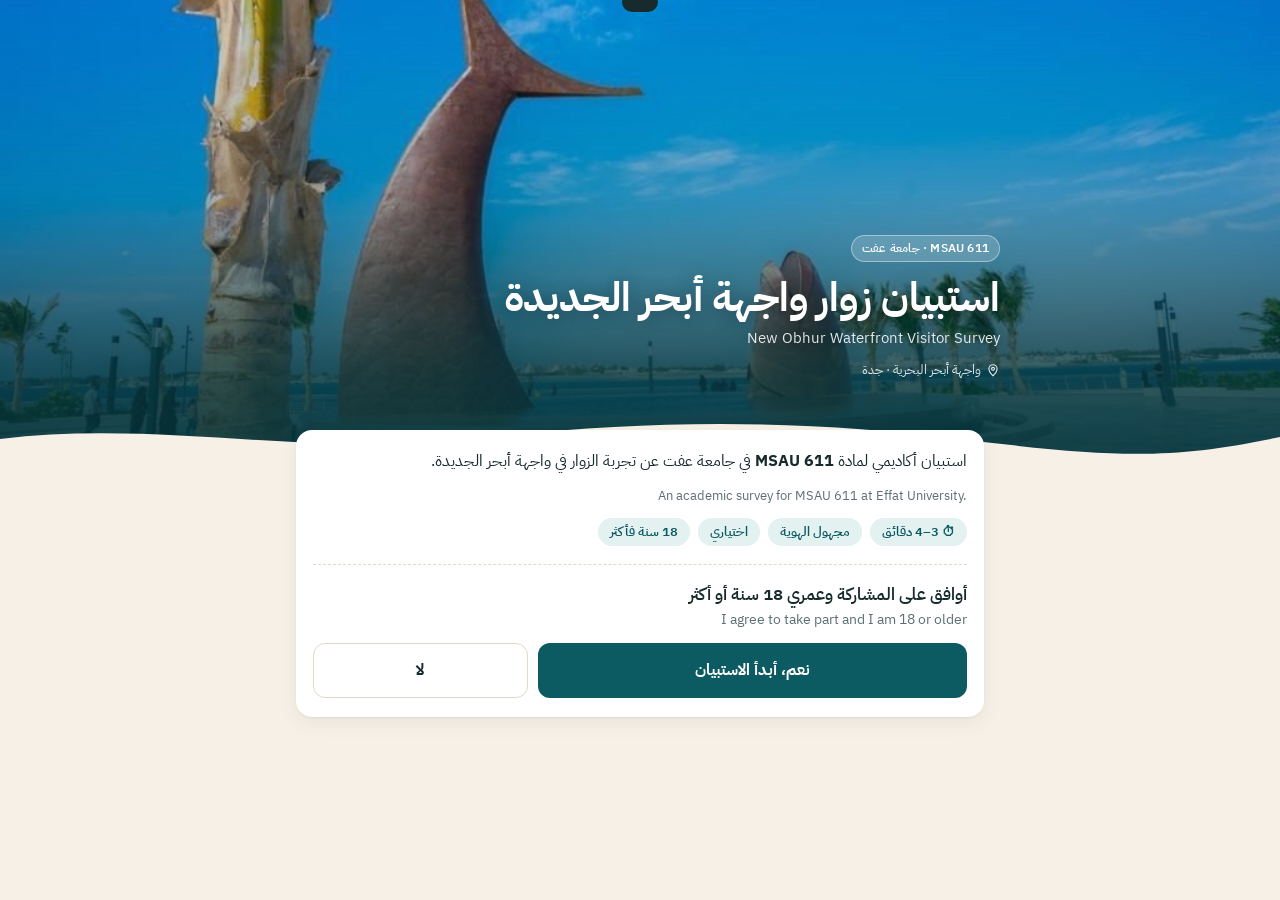
==== index.html @ c82c9330 "Version asset URLs so browsers load the latest files Co-Authored-By: Claude Opus 5.5 <noreply@anthro" ====
<!doctype html>
<html lang="ar" dir="rtl">
<head>
<meta charset="utf-8">
<meta name="viewport" content="width=device-width, initial-scale=1, viewport-fit=cover">
<meta name="theme-color" content="#0c5a62">
<title>استبيان زوار واجهة أبحر</title>
<meta name="description" content="استبيان أكاديمي لزوار واجهة أبحر الجديدة — MSAU 611، جامعة عفت">
<link rel="preload" as="image" href="img/obhur.jpg">
<meta property="og:image" content="img/obhur.jpg">
<link rel="preconnect" href="https://fonts.googleapis.com">
<link rel="preconnect" href="https://fonts.gstatic.com" crossorigin>
<link href="https://fonts.googleapis.com/css2?family=IBM+Plex+Sans+Arabic:wght@400;500;600;700&display=swap" rel="stylesheet">
<link rel="icon" href="data:image/svg+xml,%3Csvg xmlns=%27http://www.w3.org/2000/svg%27 viewBox=%270 0 32 32%27%3E%3Crect width=%2732%27 height=%2732%27 rx=%278%27 fill=%27%230c5a62%27/%3E%3Cpath d=%27M4 20c4-4 8 4 12 0s8 4 12 0v8H4z%27 fill=%27%23f6f0e6%27/%3E%3Ccircle cx=%2722%27 cy=%2711%27 r=%275%27 fill=%27%23e2773a%27/%3E%3C/svg%3E">
<link rel="stylesheet" href="css/style.css?v=4">
</head>
<body>
<header class="hero photo">
  <div class="sun" aria-hidden="true"></div>
  <div class="hero-inner">
    <span class="badge">MSAU 611 · جامعة عفت</span>
    <h1>استبيان زوار واجهة أبحر الجديدة</h1>
    <span class="en">New Obhur Waterfront Visitor Survey</span>
    <span class="hero-loc"><svg width="14" height="14" viewBox="0 0 24 24" fill="none" stroke="currentColor" stroke-width="2"><path d="M12 22s7-6.2 7-12a7 7 0 1 0-14 0c0 5.8 7 12 7 12z"/><circle cx="12" cy="10" r="2.5"/></svg>واجهة أبحر البحرية · جدة</span>
  </div>
  <svg class="waves" viewBox="0 0 1200 46" preserveAspectRatio="none" aria-hidden="true">
    <path d="M0 24 C 150 4, 300 44, 450 24 S 750 4, 900 24 S 1100 44, 1200 22 L1200 46 L0 46 Z"></path>
  </svg>
</header>

<div class="progress" id="progress" hidden>
  <div class="progress-inner">
    <div class="track"><div class="bar" id="bar"></div></div>
    <span class="step-label" id="stepLabel"></span>
  </div>
</div>

<main id="app" class="wrap" aria-live="polite"></main>
<div id="demoBanner" class="demo" style="margin:0 16px 24px" hidden>وضع تجريبي: Firebase غير مربوط بعد، والإجابات تُحفظ على هذا الجهاز فقط.</div>

<div id="toast" class="toast" role="status"></div>

<script type="module" src="js/survey.js?v=4"></script>
</body>
</html>
---- css/style.css ----
:root {
  --sea: #0c5a62;
  --sea-2: #13808a;
  --sea-soft: #e3f1f1;
  --sand: #f6f0e6;
  --sand-2: #ece2d1;
  --ink: #172a2c;
  --muted: #5d6f71;
  --line: #e2d9c8;
  --card: #ffffff;
  --sun: #e2773a;
  --danger: #c0392b;
  --ok: #2e8b57;
  --radius: 16px;
  --shadow: 0 1px 2px rgba(23,42,44,.06), 0 6px 20px rgba(23,42,44,.06);
  --r1: #c8553d; --r2: #e39a5b; --r3: #d9c89e; --r4: #7fb7a8; --r5: #2f8a7e;
}
@media (prefers-color-scheme: dark) {
  :root {
    --sea: #5cc2c9; --sea-2: #7fd3d8; --sea-soft: #16363a;
    --sand: #0f1c1e; --sand-2: #1a2b2d;
    --ink: #e8efee; --muted: #9db0b1; --line: #2a3d3f; --card: #152426;
    --shadow: 0 1px 2px rgba(0,0,0,.3), 0 6px 20px rgba(0,0,0,.25);
  }
}
* { box-sizing: border-box; }
html, body { margin: 0; }
body {
  font-family: "IBM Plex Sans Arabic", system-ui, -apple-system, "Segoe UI", Tahoma, sans-serif;
  background: var(--sand);
  color: var(--ink);
  line-height: 1.6;
  -webkit-font-smoothing: antialiased;
}
button, input, select, textarea { font: inherit; color: inherit; }
.en { color: var(--muted); font-size: .82em; direction: ltr; unicode-bidi: plaintext; text-align: right; }
.wrap { max-width: 720px; margin: 0 auto; padding: 0 16px 40px; }

/* ---------- hero ---------- */
.hero {
  position: relative;
  background: linear-gradient(160deg, #0a4a51 0%, #13808a 70%, #2a9aa1 100%);
  color: #fff;
  padding: 36px 16px 64px;
  overflow: hidden;
}
.hero-inner { max-width: 720px; margin: 0 auto; position: relative; z-index: 1; }
.hero h1 { margin: 10px 0 2px; font-size: clamp(22px, 5.4vw, 30px); line-height: 1.3; font-weight: 700; }
.hero .en { color: rgba(255,255,255,.78); font-size: 15px; display: block; }
.badge {
  display: inline-block; font-size: 12px; font-weight: 600; letter-spacing: .2px;
  background: rgba(255,255,255,.14); border: 1px solid rgba(255,255,255,.25);
  padding: 3px 10px; border-radius: 999px;
}
.hero .sun {
  position: absolute; width: 140px; height: 140px; border-radius: 50%;
  background: radial-gradient(circle, #f6b26b 0%, #e2773a 55%, transparent 70%);
  inset-inline-start: -30px; top: -40px; opacity: .55;
}
/* photo hero — Obhur waterfront */
.hero.photo {
  background:
    linear-gradient(180deg, rgba(5,38,42,.10) 0%, rgba(5,38,42,.28) 42%, rgba(6,52,57,.82) 82%, rgba(6,52,57,.92) 100%),
    url("../img/obhur.jpg?v=4") center 38% / cover no-repeat,
    #0c5a62;
  min-height: clamp(320px, 52vh, 460px);
  display: flex; align-items: flex-end;
  padding: 28px 16px 74px;
}
.hero.photo .hero-inner { width: 100%; }
.hero.photo .sun { display: none; }
.hero.photo h1 { font-size: clamp(26px, 6.4vw, 40px); text-shadow: 0 2px 18px rgba(0,0,0,.35); }
.hero.photo .en { color: rgba(255,255,255,.88); text-shadow: 0 1px 8px rgba(0,0,0,.35); }
.hero.photo .badge {
  background: rgba(255,255,255,.18); border-color: rgba(255,255,255,.4);
  backdrop-filter: blur(8px); -webkit-backdrop-filter: blur(8px);
}
.hero.photo.compact { min-height: 0; padding: 40px 16px 64px; background-position: 0 0, center 45%, 0 0;
  background-image:
    linear-gradient(180deg, rgba(5,38,42,.55) 0%, rgba(6,52,57,.88) 100%),
    url("../img/obhur.jpg?v=4");
}
.hero-loc { display: inline-flex; align-items: center; gap: 5px; font-size: 13px; color: rgba(255,255,255,.85); margin-top: 10px; }
.hero svg.waves { position: absolute; bottom: -1px; left: 0; width: 100%; height: 46px; }
.hero svg.waves path { fill: var(--sand); }

/* ---------- progress ---------- */
.progress {
  position: sticky; top: 0; z-index: 5;
  background: color-mix(in srgb, var(--sand) 92%, transparent);
  backdrop-filter: blur(8px);
  padding: 10px 16px; border-bottom: 1px solid var(--line);
}
.progress-inner { max-width: 720px; margin: 0 auto; display: flex; align-items: center; gap: 12px; }
.track { flex: 1; height: 6px; background: var(--sand-2); border-radius: 99px; overflow: hidden; }
.track .bar { height: 100%; width: 0; background: linear-gradient(90deg, var(--sea-2), var(--sea)); border-radius: 99px; transition: width .4s ease; }
.step-label { font-size: 13px; color: var(--muted); white-space: nowrap; }

/* ---------- cards ---------- */
.section-head { margin: 22px 4px 12px; }
.section-head h2 { margin: 0; font-size: 21px; color: var(--sea); }
.card {
  background: var(--card); border-radius: var(--radius); box-shadow: var(--shadow);
  padding: 18px 16px; margin-bottom: 14px; border: 1.5px solid transparent;
  transition: border-color .2s;
}
.card.missing { border-color: var(--danger); }
.q-title { display: flex; gap: 10px; align-items: flex-start; margin-bottom: 12px; }
.q-num {
  flex: none; width: 28px; height: 28px; border-radius: 9px; background: var(--sea-soft); color: var(--sea);
  font-weight: 700; font-size: 14px; display: grid; place-items: center; margin-top: 2px;
}
.q-text { font-weight: 600; font-size: 17px; }
.q-text .en { display: block; font-weight: 400; }
.q-hint { font-size: 12.5px; color: var(--sun); font-weight: 600; margin-inline-start: 6px; }
.err-msg { display: none; color: var(--danger); font-size: 13px; margin-top: 8px; font-weight: 600; }
.card.missing .err-msg { display: block; }

/* options */
.opts { display: grid; grid-template-columns: repeat(auto-fill, minmax(150px, 1fr)); gap: 8px; }
.opt {
  text-align: start; background: var(--sand); border: 1.5px solid var(--line); border-radius: 12px;
  padding: 10px 12px; cursor: pointer; display: flex; gap: 10px; align-items: center;
  min-height: 52px; transition: background .15s, border-color .15s, transform .1s;
}
.opt:active { transform: scale(.98); }
.opt .mark {
  flex: none; width: 20px; height: 20px; border: 2px solid var(--muted); border-radius: 50%;
  display: grid; place-items: center; transition: all .15s;
}
.opt.multi .mark { border-radius: 6px; }
.opt .txt { display: flex; flex-direction: column; line-height: 1.3; }
.opt .txt .en { font-size: 11.5px; margin-top: 2px; }
.opt.on { background: var(--sea-soft); border-color: var(--sea); }
.opt.on .mark { background: var(--sea); border-color: var(--sea); }
.opt.on .mark::after { content: ""; width: 8px; height: 8px; background: #fff; border-radius: 50%; }
.opt.multi.on .mark::after { width: 9px; height: 5px; background: none; border: 2px solid #fff; border-top: 0; border-right: 0; border-radius: 0; transform: rotate(-45deg) translate(1px,-1px); }
.opt:focus-visible, .rbtn:focus-visible, .tbtn:focus-visible, .btn:focus-visible { outline: 3px solid var(--sun); outline-offset: 2px; }
.opt.shake { animation: shake .35s; }
@keyframes shake { 25% { transform: translateX(-4px); } 75% { transform: translateX(4px); } }

/* rating */
.legend { display: flex; justify-content: space-between; font-size: 12px; color: var(--muted); margin: 0 0 10px; gap: 8px; }
.r-item { padding: 12px 0; border-top: 1px solid var(--line); }
.r-item:first-of-type { border-top: 0; }
.r-item.missing .r-label { color: var(--danger); }
.r-label { font-weight: 500; margin-bottom: 8px; font-size: 15px; }
.r-label .en { display: block; font-size: 12px; }
.r-scale { display: grid; grid-template-columns: repeat(5, 1fr) 1.3fr; gap: 6px; }
.rbtn {
  height: 44px; border-radius: 10px; border: 1.5px solid var(--line); background: var(--sand);
  cursor: pointer; font-weight: 600; font-size: 16px; transition: all .15s;
}
.rbtn.dk { font-size: 12.5px; font-weight: 500; }
.rbtn.on { color: #fff; border-color: transparent; }
.rbtn.on[data-v="1"] { background: var(--r1); } .rbtn.on[data-v="2"] { background: var(--r2); }
.rbtn.on[data-v="3"] { background: #b8a26a; } .rbtn.on[data-v="4"] { background: var(--r4); }
.rbtn.on[data-v="5"] { background: var(--r5); } .rbtn.on[data-v="dk"] { background: var(--muted); }

/* thermal */
.thermal { display: grid; grid-template-columns: repeat(7, 1fr); gap: 5px; direction: ltr; }
.tbtn {
  border: 2px solid transparent; border-radius: 12px; padding: 10px 2px 8px; cursor: pointer;
  display: flex; flex-direction: column; align-items: center; gap: 4px; background: var(--sand);
  transition: all .15s;
}
.tbtn .num { font-weight: 700; font-size: 18px; direction: ltr; }
.tbtn .lab { font-size: 10.5px; line-height: 1.25; text-align: center; color: var(--muted); direction: rtl; }
.tbtn .dot { width: 100%; height: 6px; border-radius: 3px; }
.tbtn.on { border-color: var(--ink); background: var(--card); box-shadow: var(--shadow); }
.tbtn.on .lab { color: var(--ink); font-weight: 600; }

textarea {
  width: 100%; min-height: 110px; border-radius: 12px; border: 1.5px solid var(--line);
  background: var(--sand); padding: 12px; resize: vertical;
}
textarea:focus { outline: none; border-color: var(--sea); }
.counter { font-size: 12px; color: var(--muted); text-align: end; margin-top: 4px; }

/* nav + buttons */
.nav { display: flex; gap: 10px; margin-top: 18px; }
.btn {
  border: 0; border-radius: 12px; padding: 14px 20px; font-weight: 700; font-size: 16px; cursor: pointer;
  display: inline-flex; align-items: center; justify-content: center; gap: 8px; min-height: 52px;
  text-decoration: none;
}
.btn-primary { background: var(--sea); color: #fff; flex: 1; }
@media (prefers-color-scheme: dark) { .btn-primary { color: #06282b; } }
.btn-ghost { background: transparent; border: 1.5px solid var(--line); color: var(--ink); }
.btn-sun { background: var(--sun); color: #fff; }
.btn[disabled] { opacity: .6; cursor: wait; }
.spinner { width: 18px; height: 18px; border: 2.5px solid rgba(255,255,255,.4); border-top-color: #fff; border-radius: 50%; animation: spin .8s linear infinite; }
@keyframes spin { to { transform: rotate(360deg); } }

.intro p { margin: 0 0 10px; }
.facts { display: flex; flex-wrap: wrap; gap: 8px; margin: 12px 0 4px; }
.fact { background: var(--sea-soft); color: var(--sea); border-radius: 999px; padding: 4px 12px; font-size: 13px; font-weight: 600; }
.consent { margin-top: 18px; padding-top: 16px; border-top: 1px dashed var(--line); }
.consent-btns { display: grid; grid-template-columns: 2fr 1fr; gap: 10px; margin-top: 12px; }

.done { text-align: center; padding: 36px 18px; }
.done .ico {
  width: 74px; height: 74px; border-radius: 50%; margin: 0 auto 14px; display: grid; place-items: center;
  background: var(--sea-soft); color: var(--sea);
}
.done h2 { margin: 0 0 4px; font-size: 24px; }
.done .actions { display: flex; flex-direction: column; gap: 10px; margin-top: 22px; }

.demo {
  max-width: 688px; margin: 12px auto 0;
  background: #fff4e5; color: #7a4a12; border: 1px solid #f0c98d; border-radius: 12px;
  padding: 10px 14px; font-size: 13px; z-index: 20; box-shadow: var(--shadow);
}
@media (prefers-color-scheme: dark) { .demo { background: #3a2a14; color: #f5d7a8; border-color: #6b4c1f; } }

.toast {
  position: fixed; top: 16px; left: 50%; transform: translateX(-50%) translateY(-120%);
  background: var(--ink); color: var(--sand); padding: 10px 18px; border-radius: 12px; z-index: 50;
  font-size: 14px; font-weight: 600; transition: transform .3s; max-width: calc(100% - 32px);
}
.toast.show { transform: translateX(-50%) translateY(0); }
.toast.err { background: var(--danger); color: #fff; }

@media (max-width: 420px) {
  .opts { grid-template-columns: 1fr 1fr; }
  .tbtn .lab { font-size: 9.5px; }
  .tbtn .num { font-size: 16px; }
}
@media (prefers-reduced-motion: reduce) { * { transition: none !important; animation: none !important; } }
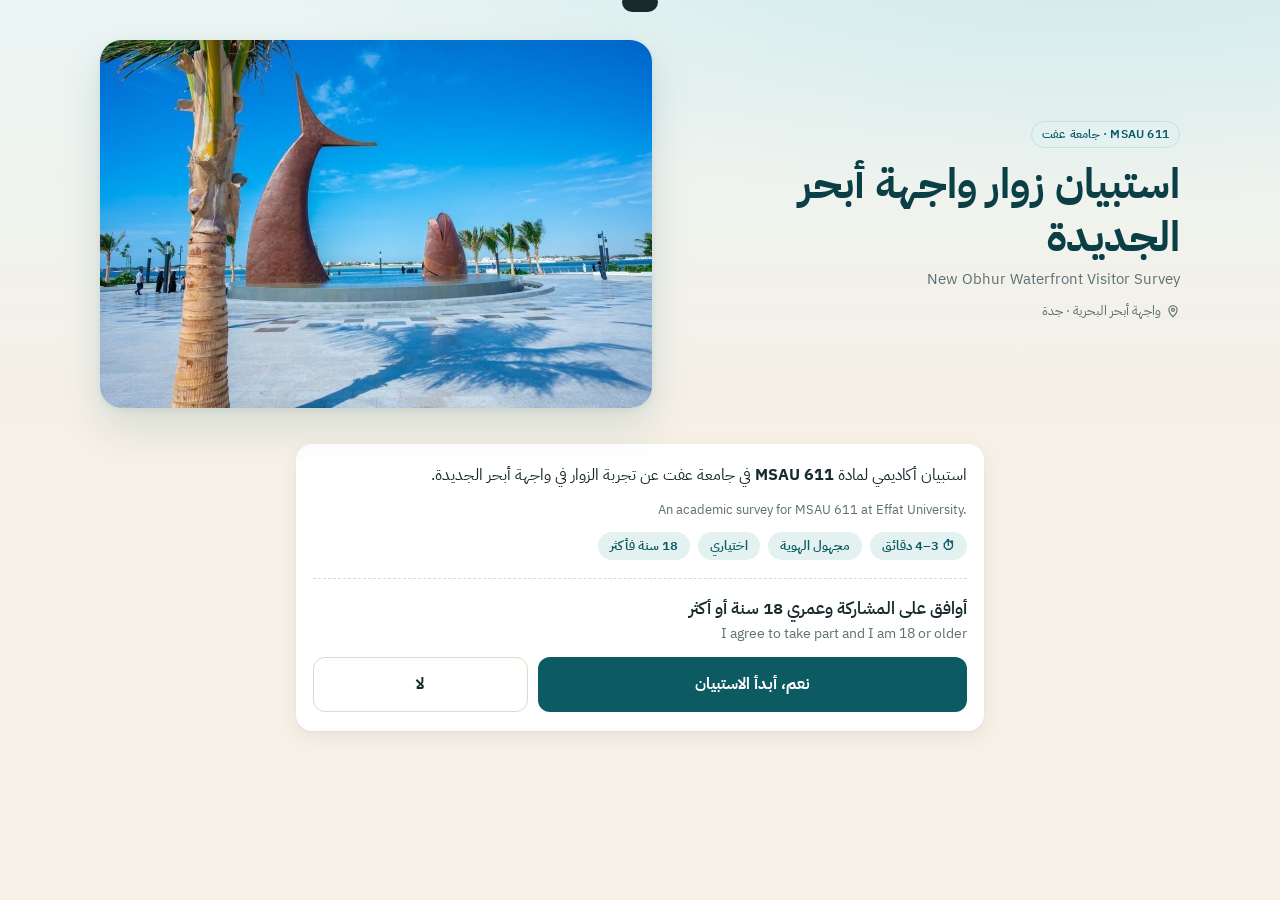
==== commit d87cd40b: "Light theme and full, uncropped waterfront photo on all screen sizes Co-Authored-By: Claude Opus 5.5" ====
--- a/index.html
+++ b/index.html
@@ -3,29 +3,29 @@
 <head>
 <meta charset="utf-8">
 <meta name="viewport" content="width=device-width, initial-scale=1, viewport-fit=cover">
-<meta name="theme-color" content="#0c5a62">
+<meta name="theme-color" content="#eaf5f4">
+<meta name="color-scheme" content="light">
 <title>استبيان زوار واجهة أبحر</title>
 <meta name="description" content="استبيان أكاديمي لزوار واجهة أبحر الجديدة — MSAU 611، جامعة عفت">
-<link rel="preload" as="image" href="img/obhur.jpg">
+<link rel="preload" as="image" href="img/obhur.jpg?v=5">
 <meta property="og:image" content="img/obhur.jpg">
 <link rel="preconnect" href="https://fonts.googleapis.com">
 <link rel="preconnect" href="https://fonts.gstatic.com" crossorigin>
 <link href="https://fonts.googleapis.com/css2?family=IBM+Plex+Sans+Arabic:wght@400;500;600;700&display=swap" rel="stylesheet">
 <link rel="icon" href="data:image/svg+xml,%3Csvg xmlns=%27http://www.w3.org/2000/svg%27 viewBox=%270 0 32 32%27%3E%3Crect width=%2732%27 height=%2732%27 rx=%278%27 fill=%27%230c5a62%27/%3E%3Cpath d=%27M4 20c4-4 8 4 12 0s8 4 12 0v8H4z%27 fill=%27%23f6f0e6%27/%3E%3Ccircle cx=%2722%27 cy=%2711%27 r=%275%27 fill=%27%23e2773a%27/%3E%3C/svg%3E">
-<link rel="stylesheet" href="css/style.css?v=4">
+<link rel="stylesheet" href="css/style.css?v=5">
 </head>
 <body>
-<header class="hero photo">
-  <div class="sun" aria-hidden="true"></div>
-  <div class="hero-inner">
-    <span class="badge">MSAU 611 · جامعة عفت</span>
-    <h1>استبيان زوار واجهة أبحر الجديدة</h1>
-    <span class="en">New Obhur Waterfront Visitor Survey</span>
-    <span class="hero-loc"><svg width="14" height="14" viewBox="0 0 24 24" fill="none" stroke="currentColor" stroke-width="2"><path d="M12 22s7-6.2 7-12a7 7 0 1 0-14 0c0 5.8 7 12 7 12z"/><circle cx="12" cy="10" r="2.5"/></svg>واجهة أبحر البحرية · جدة</span>
+<header class="hero2">
+  <div class="hero2-inner">
+    <div class="hero2-text">
+      <span class="badge">MSAU 611 · جامعة عفت</span>
+      <h1>استبيان زوار واجهة أبحر الجديدة</h1>
+      <span class="en">New Obhur Waterfront Visitor Survey</span>
+      <span class="hero-loc"><svg width="14" height="14" viewBox="0 0 24 24" fill="none" stroke="currentColor" stroke-width="2"><path d="M12 22s7-6.2 7-12a7 7 0 1 0-14 0c0 5.8 7 12 7 12z"/><circle cx="12" cy="10" r="2.5"/></svg>واجهة أبحر البحرية · جدة</span>
+    </div>
+    <figure class="hero2-photo"><img src="img/obhur.jpg?v=5" alt="واجهة أبحر البحرية في جدة" width="1024" height="683" fetchpriority="high"></figure>
   </div>
-  <svg class="waves" viewBox="0 0 1200 46" preserveAspectRatio="none" aria-hidden="true">
-    <path d="M0 24 C 150 4, 300 44, 450 24 S 750 4, 900 24 S 1100 44, 1200 22 L1200 46 L0 46 Z"></path>
-  </svg>
 </header>
 
 <div class="progress" id="progress" hidden>
@@ -40,6 +40,6 @@
 
 <div id="toast" class="toast" role="status"></div>
 
-<script type="module" src="js/survey.js?v=4"></script>
+<script type="module" src="js/survey.js?v=5"></script>
 </body>
 </html>
--- a/css/style.css
+++ b/css/style.css
@@ -1,4 +1,5 @@
 :root {
+  color-scheme: light;
   --sea: #0c5a62;
   --sea-2: #13808a;
   --sea-soft: #e3f1f1;
@@ -15,14 +16,6 @@
   --shadow: 0 1px 2px rgba(23,42,44,.06), 0 6px 20px rgba(23,42,44,.06);
   --r1: #c8553d; --r2: #e39a5b; --r3: #d9c89e; --r4: #7fb7a8; --r5: #2f8a7e;
 }
-@media (prefers-color-scheme: dark) {
-  :root {
-    --sea: #5cc2c9; --sea-2: #7fd3d8; --sea-soft: #16363a;
-    --sand: #0f1c1e; --sand-2: #1a2b2d;
-    --ink: #e8efee; --muted: #9db0b1; --line: #2a3d3f; --card: #152426;
-    --shadow: 0 1px 2px rgba(0,0,0,.3), 0 6px 20px rgba(0,0,0,.25);
-  }
-}
 * { box-sizing: border-box; }
 html, body { margin: 0; }
 body {
@@ -61,7 +54,7 @@
 .hero.photo {
   background:
     linear-gradient(180deg, rgba(5,38,42,.10) 0%, rgba(5,38,42,.28) 42%, rgba(6,52,57,.82) 82%, rgba(6,52,57,.92) 100%),
-    url("../img/obhur.jpg?v=4") center 38% / cover no-repeat,
+    url("../img/obhur.jpg?v=5") center 38% / cover no-repeat,
     #0c5a62;
   min-height: clamp(320px, 52vh, 460px);
   display: flex; align-items: flex-end;
@@ -78,7 +71,7 @@
 .hero.photo.compact { min-height: 0; padding: 40px 16px 64px; background-position: 0 0, center 45%, 0 0;
   background-image:
     linear-gradient(180deg, rgba(5,38,42,.55) 0%, rgba(6,52,57,.88) 100%),
-    url("../img/obhur.jpg?v=4");
+    url("../img/obhur.jpg?v=5");
 }
 .hero-loc { display: inline-flex; align-items: center; gap: 5px; font-size: 13px; color: rgba(255,255,255,.85); margin-top: 10px; }
 .hero svg.waves { position: absolute; bottom: -1px; left: 0; width: 100%; height: 46px; }
@@ -185,7 +178,6 @@
   text-decoration: none;
 }
 .btn-primary { background: var(--sea); color: #fff; flex: 1; }
-@media (prefers-color-scheme: dark) { .btn-primary { color: #06282b; } }
 .btn-ghost { background: transparent; border: 1.5px solid var(--line); color: var(--ink); }
 .btn-sun { background: var(--sun); color: #fff; }
 .btn[disabled] { opacity: .6; cursor: wait; }
@@ -211,7 +203,6 @@
   background: #fff4e5; color: #7a4a12; border: 1px solid #f0c98d; border-radius: 12px;
   padding: 10px 14px; font-size: 13px; z-index: 20; box-shadow: var(--shadow);
 }
-@media (prefers-color-scheme: dark) { .demo { background: #3a2a14; color: #f5d7a8; border-color: #6b4c1f; } }
 
 .toast {
   position: fixed; top: 16px; left: 50%; transform: translateX(-50%) translateY(-120%);
@@ -227,3 +218,35 @@
   .tbtn .num { font-size: 16px; }
 }
 @media (prefers-reduced-motion: reduce) { * { transition: none !important; animation: none !important; } }
+
+/* ---------- light photo hero (all screens) ---------- */
+.hero2 {
+  background:
+    radial-gradient(1200px 380px at 85% -60px, #cfe9ea 0%, transparent 70%),
+    linear-gradient(180deg, #eaf5f4 0%, var(--sand) 100%);
+  padding: 16px 16px 6px;
+}
+.hero2-inner { max-width: 1080px; margin: 0 auto; display: grid; gap: 18px; align-items: center; }
+.hero2-photo {
+  margin: 0; order: -1; border-radius: 22px; overflow: hidden; aspect-ratio: 3 / 2;
+  box-shadow: 0 2px 6px rgba(12,90,98,.08), 0 18px 40px rgba(12,90,98,.14);
+  background: #cfe6ef;
+}
+.hero2-photo img { display: block; width: 100%; height: 100%; object-fit: cover; }
+.hero2-text .badge { background: var(--sea-soft); color: var(--sea); border: 1px solid #c4e1e1; }
+.hero2-text h1 { margin: 10px 0 4px; font-size: clamp(26px, 6.2vw, 42px); line-height: 1.25; font-weight: 700; color: #0a3f45; }
+.hero2-text .en { display: block; font-size: 15px; text-align: right; }
+.hero2 .hero-loc { color: var(--muted); }
+@media (min-width: 860px) {
+  .hero2 { padding: 40px 24px 20px; }
+  .hero2-inner { grid-template-columns: 1fr 1.15fr; gap: 48px; }
+  .hero2-photo { order: 0; }
+}
+.hero2.compact .hero2-photo { aspect-ratio: 3 / 1; border-radius: 16px; }
+.hero2.compact .hero2-photo img { object-position: center 42%; }
+.hero2.compact h1 { font-size: clamp(24px, 5vw, 34px); }
+@media (min-width: 860px) {
+  .hero2.compact { padding: 28px 24px 18px; }
+  .hero2.compact .hero2-inner { max-width: 1180px; grid-template-columns: 1fr 340px; gap: 28px; }
+  .hero2.compact .hero2-photo { aspect-ratio: 3 / 2; }
+}
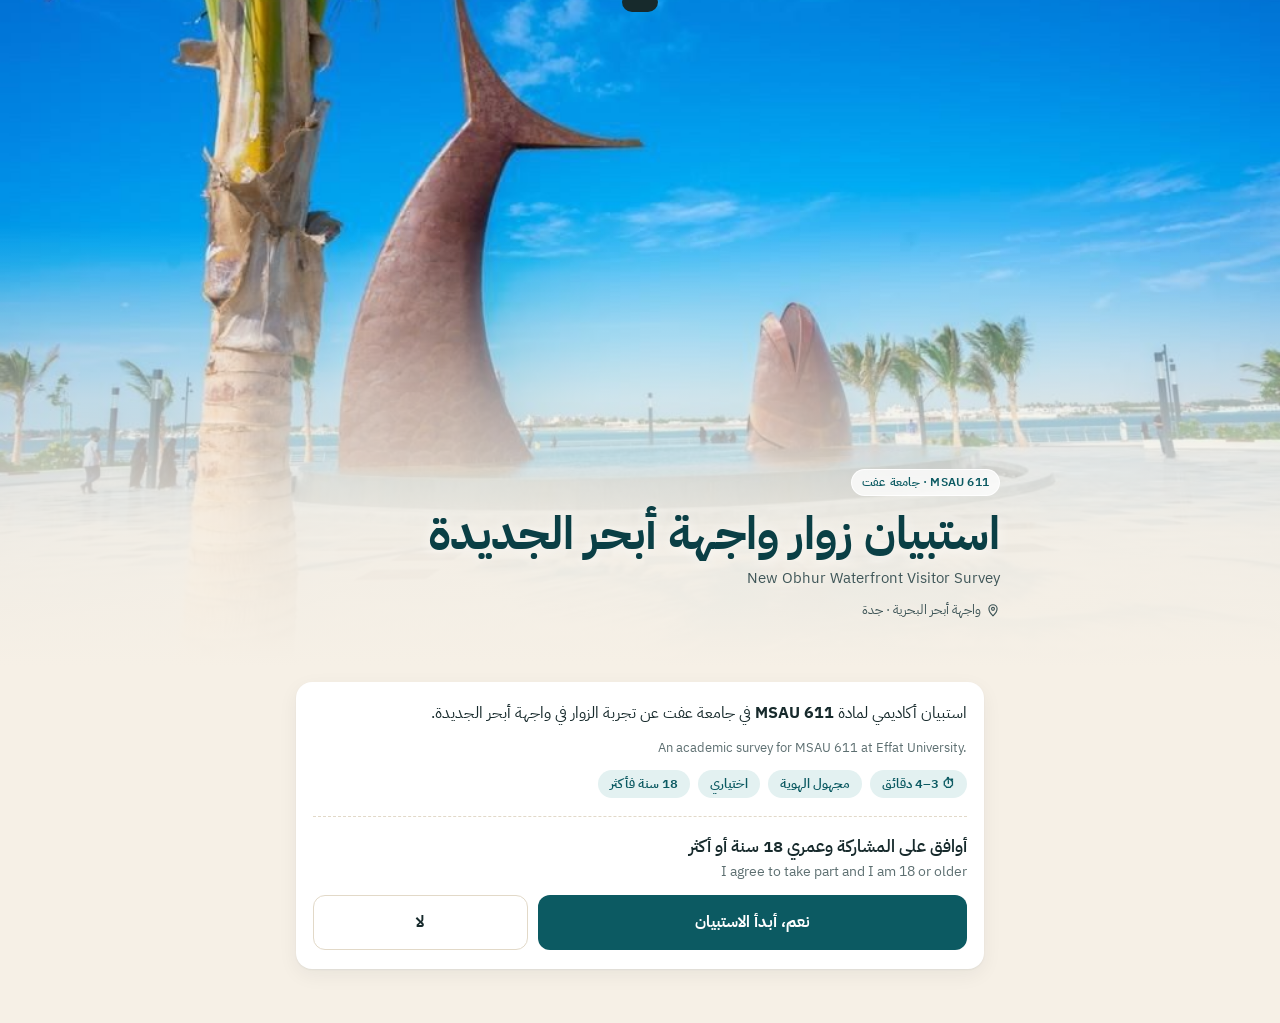
==== commit 190facba: "Full-width waterfront photo background with light fade Co-Authored-By: Claude Opus 5.5 <noreply@anth" ====
--- a/index.html
+++ b/index.html
@@ -7,13 +7,13 @@
 <meta name="color-scheme" content="light">
 <title>استبيان زوار واجهة أبحر</title>
 <meta name="description" content="استبيان أكاديمي لزوار واجهة أبحر الجديدة — MSAU 611، جامعة عفت">
-<link rel="preload" as="image" href="img/obhur.jpg?v=5">
+<link rel="preload" as="image" href="img/obhur.jpg?v=6">
 <meta property="og:image" content="img/obhur.jpg">
 <link rel="preconnect" href="https://fonts.googleapis.com">
 <link rel="preconnect" href="https://fonts.gstatic.com" crossorigin>
 <link href="https://fonts.googleapis.com/css2?family=IBM+Plex+Sans+Arabic:wght@400;500;600;700&display=swap" rel="stylesheet">
 <link rel="icon" href="data:image/svg+xml,%3Csvg xmlns=%27http://www.w3.org/2000/svg%27 viewBox=%270 0 32 32%27%3E%3Crect width=%2732%27 height=%2732%27 rx=%278%27 fill=%27%230c5a62%27/%3E%3Cpath d=%27M4 20c4-4 8 4 12 0s8 4 12 0v8H4z%27 fill=%27%23f6f0e6%27/%3E%3Ccircle cx=%2722%27 cy=%2711%27 r=%275%27 fill=%27%23e2773a%27/%3E%3C/svg%3E">
-<link rel="stylesheet" href="css/style.css?v=5">
+<link rel="stylesheet" href="css/style.css?v=6">
 </head>
 <body>
 <header class="hero2">
@@ -24,7 +24,7 @@
       <span class="en">New Obhur Waterfront Visitor Survey</span>
       <span class="hero-loc"><svg width="14" height="14" viewBox="0 0 24 24" fill="none" stroke="currentColor" stroke-width="2"><path d="M12 22s7-6.2 7-12a7 7 0 1 0-14 0c0 5.8 7 12 7 12z"/><circle cx="12" cy="10" r="2.5"/></svg>واجهة أبحر البحرية · جدة</span>
     </div>
-    <figure class="hero2-photo"><img src="img/obhur.jpg?v=5" alt="واجهة أبحر البحرية في جدة" width="1024" height="683" fetchpriority="high"></figure>
+    <figure class="hero2-photo"><img src="img/obhur.jpg?v=6" alt="واجهة أبحر البحرية في جدة" width="1024" height="683" fetchpriority="high"></figure>
   </div>
 </header>
 
@@ -40,6 +40,6 @@
 
 <div id="toast" class="toast" role="status"></div>
 
-<script type="module" src="js/survey.js?v=5"></script>
+<script type="module" src="js/survey.js?v=6"></script>
 </body>
 </html>
--- a/css/style.css
+++ b/css/style.css
@@ -54,7 +54,7 @@
 .hero.photo {
   background:
     linear-gradient(180deg, rgba(5,38,42,.10) 0%, rgba(5,38,42,.28) 42%, rgba(6,52,57,.82) 82%, rgba(6,52,57,.92) 100%),
-    url("../img/obhur.jpg?v=5") center 38% / cover no-repeat,
+    url("../img/obhur.jpg?v=6") center 38% / cover no-repeat,
     #0c5a62;
   min-height: clamp(320px, 52vh, 460px);
   display: flex; align-items: flex-end;
@@ -71,7 +71,7 @@
 .hero.photo.compact { min-height: 0; padding: 40px 16px 64px; background-position: 0 0, center 45%, 0 0;
   background-image:
     linear-gradient(180deg, rgba(5,38,42,.55) 0%, rgba(6,52,57,.88) 100%),
-    url("../img/obhur.jpg?v=5");
+    url("../img/obhur.jpg?v=6");
 }
 .hero-loc { display: inline-flex; align-items: center; gap: 5px; font-size: 13px; color: rgba(255,255,255,.85); margin-top: 10px; }
 .hero svg.waves { position: absolute; bottom: -1px; left: 0; width: 100%; height: 46px; }
@@ -219,34 +219,39 @@
 }
 @media (prefers-reduced-motion: reduce) { * { transition: none !important; animation: none !important; } }
 
-/* ---------- light photo hero (all screens) ---------- */
+/* ---------- full-width photo background, light fade ---------- */
 .hero2 {
-  background:
-    radial-gradient(1200px 380px at 85% -60px, #cfe9ea 0%, transparent 70%),
-    linear-gradient(180deg, #eaf5f4 0%, var(--sand) 100%);
-  padding: 16px 16px 6px;
-}
-.hero2-inner { max-width: 1080px; margin: 0 auto; display: grid; gap: 18px; align-items: center; }
-.hero2-photo {
-  margin: 0; order: -1; border-radius: 22px; overflow: hidden; aspect-ratio: 3 / 2;
-  box-shadow: 0 2px 6px rgba(12,90,98,.08), 0 18px 40px rgba(12,90,98,.14);
-  background: #cfe6ef;
-}
-.hero2-photo img { display: block; width: 100%; height: 100%; object-fit: cover; }
-.hero2-text .badge { background: var(--sea-soft); color: var(--sea); border: 1px solid #c4e1e1; }
-.hero2-text h1 { margin: 10px 0 4px; font-size: clamp(26px, 6.2vw, 42px); line-height: 1.25; font-weight: 700; color: #0a3f45; }
-.hero2-text .en { display: block; font-size: 15px; text-align: right; }
-.hero2 .hero-loc { color: var(--muted); }
+  position: relative; overflow: hidden; background: #cfe6ef;
+  min-height: clamp(420px, 68vh, 640px);
+  display: flex; align-items: flex-end;
+  padding: 24px 16px 30px;
+}
+.hero2-photo { position: absolute; inset: 0; margin: 0; z-index: 0; }
+.hero2-photo img { display: block; width: 100%; height: 100%; object-fit: cover; object-position: center 52%; }
+.hero2::after {
+  content: ""; position: absolute; inset: 0; z-index: 1; pointer-events: none;
+  background: linear-gradient(180deg,
+    rgba(246,240,230,0) 0%, rgba(246,240,230,0) 34%,
+    rgba(246,240,230,.62) 60%, rgba(246,240,230,.93) 80%, var(--sand) 100%);
+}
+.hero2 { isolation: isolate; }
+.hero2-inner { position: static; width: 100%; max-width: 720px; margin: 0 auto; }
+.hero2-text { position: relative; z-index: 2; }
+.hero2-text .badge {
+  background: rgba(255,255,255,.78); color: var(--sea); border: 1px solid rgba(255,255,255,.9);
+  backdrop-filter: blur(8px); -webkit-backdrop-filter: blur(8px);
+}
+.hero2-text h1 {
+  margin: 10px 0 4px; font-size: clamp(28px, 6.6vw, 46px); line-height: 1.22; font-weight: 700; color: #0a3f45;
+  text-shadow: 0 1px 14px rgba(255,255,255,.75);
+}
+.hero2-text .en { display: block; font-size: 15px; text-align: right; color: #3f5658; }
+.hero2 .hero-loc { color: #3f5658; }
 @media (min-width: 860px) {
-  .hero2 { padding: 40px 24px 20px; }
-  .hero2-inner { grid-template-columns: 1fr 1.15fr; gap: 48px; }
-  .hero2-photo { order: 0; }
-}
-.hero2.compact .hero2-photo { aspect-ratio: 3 / 1; border-radius: 16px; }
-.hero2.compact .hero2-photo img { object-position: center 42%; }
-.hero2.compact h1 { font-size: clamp(24px, 5vw, 34px); }
-@media (min-width: 860px) {
-  .hero2.compact { padding: 28px 24px 18px; }
-  .hero2.compact .hero2-inner { max-width: 1180px; grid-template-columns: 1fr 340px; gap: 28px; }
-  .hero2.compact .hero2-photo { aspect-ratio: 3 / 2; }
-}
+  .hero2 { min-height: clamp(460px, 74vh, 700px); padding-bottom: 40px; }
+}
+/* results page: shorter band */
+.hero2.compact { min-height: clamp(300px, 44vh, 420px); }
+.hero2.compact .hero2-inner { max-width: 1180px; }
+.hero2.compact .hero2-photo img { object-position: center 48%; }
+.hero2.compact h1 { font-size: clamp(26px, 5vw, 38px); }
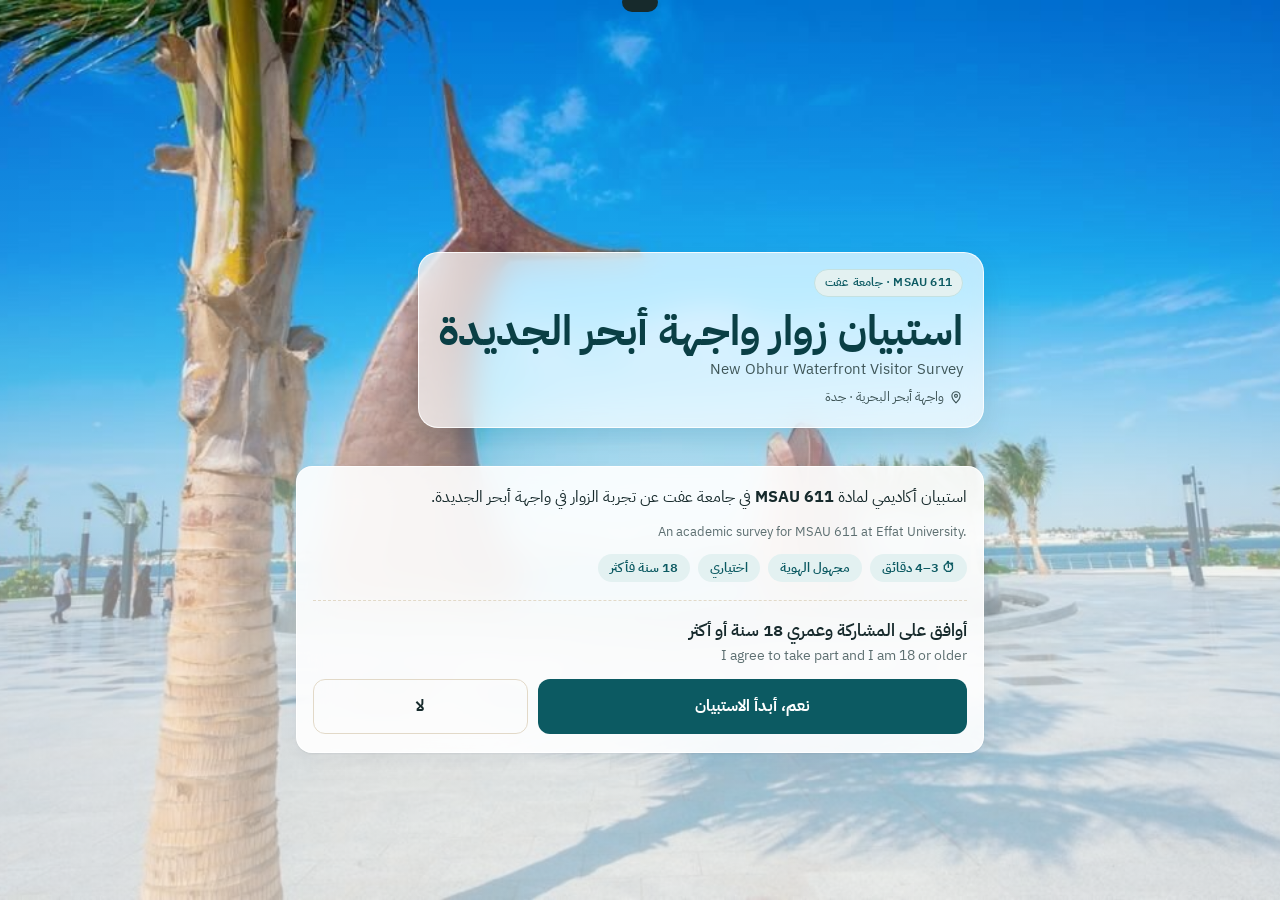
==== commit 39f8a2ef: "Whole-page fixed waterfront background with frosted cards Co-Authored-By: Claude Opus 5.5 <noreply@a" ====
--- a/index.html
+++ b/index.html
@@ -7,13 +7,13 @@
 <meta name="color-scheme" content="light">
 <title>استبيان زوار واجهة أبحر</title>
 <meta name="description" content="استبيان أكاديمي لزوار واجهة أبحر الجديدة — MSAU 611، جامعة عفت">
-<link rel="preload" as="image" href="img/obhur.jpg?v=6">
+<link rel="preload" as="image" href="img/obhur.jpg?v=7">
 <meta property="og:image" content="img/obhur.jpg">
 <link rel="preconnect" href="https://fonts.googleapis.com">
 <link rel="preconnect" href="https://fonts.gstatic.com" crossorigin>
 <link href="https://fonts.googleapis.com/css2?family=IBM+Plex+Sans+Arabic:wght@400;500;600;700&display=swap" rel="stylesheet">
 <link rel="icon" href="data:image/svg+xml,%3Csvg xmlns=%27http://www.w3.org/2000/svg%27 viewBox=%270 0 32 32%27%3E%3Crect width=%2732%27 height=%2732%27 rx=%278%27 fill=%27%230c5a62%27/%3E%3Cpath d=%27M4 20c4-4 8 4 12 0s8 4 12 0v8H4z%27 fill=%27%23f6f0e6%27/%3E%3Ccircle cx=%2722%27 cy=%2711%27 r=%275%27 fill=%27%23e2773a%27/%3E%3C/svg%3E">
-<link rel="stylesheet" href="css/style.css?v=6">
+<link rel="stylesheet" href="css/style.css?v=7">
 </head>
 <body>
 <header class="hero2">
@@ -24,7 +24,6 @@
       <span class="en">New Obhur Waterfront Visitor Survey</span>
       <span class="hero-loc"><svg width="14" height="14" viewBox="0 0 24 24" fill="none" stroke="currentColor" stroke-width="2"><path d="M12 22s7-6.2 7-12a7 7 0 1 0-14 0c0 5.8 7 12 7 12z"/><circle cx="12" cy="10" r="2.5"/></svg>واجهة أبحر البحرية · جدة</span>
     </div>
-    <figure class="hero2-photo"><img src="img/obhur.jpg?v=6" alt="واجهة أبحر البحرية في جدة" width="1024" height="683" fetchpriority="high"></figure>
   </div>
 </header>
 
@@ -40,6 +39,6 @@
 
 <div id="toast" class="toast" role="status"></div>
 
-<script type="module" src="js/survey.js?v=6"></script>
+<script type="module" src="js/survey.js?v=7"></script>
 </body>
 </html>
--- a/css/style.css
+++ b/css/style.css
@@ -54,7 +54,7 @@
 .hero.photo {
   background:
     linear-gradient(180deg, rgba(5,38,42,.10) 0%, rgba(5,38,42,.28) 42%, rgba(6,52,57,.82) 82%, rgba(6,52,57,.92) 100%),
-    url("../img/obhur.jpg?v=6") center 38% / cover no-repeat,
+    url("../img/obhur.jpg?v=7") center 38% / cover no-repeat,
     #0c5a62;
   min-height: clamp(320px, 52vh, 460px);
   display: flex; align-items: flex-end;
@@ -71,7 +71,7 @@
 .hero.photo.compact { min-height: 0; padding: 40px 16px 64px; background-position: 0 0, center 45%, 0 0;
   background-image:
     linear-gradient(180deg, rgba(5,38,42,.55) 0%, rgba(6,52,57,.88) 100%),
-    url("../img/obhur.jpg?v=6");
+    url("../img/obhur.jpg?v=7");
 }
 .hero-loc { display: inline-flex; align-items: center; gap: 5px; font-size: 13px; color: rgba(255,255,255,.85); margin-top: 10px; }
 .hero svg.waves { position: absolute; bottom: -1px; left: 0; width: 100%; height: 46px; }
@@ -219,39 +219,55 @@
 }
 @media (prefers-reduced-motion: reduce) { * { transition: none !important; animation: none !important; } }
 
-/* ---------- full-width photo background, light fade ---------- */
+/* ---------- whole-page photo background (fixed), light veil ---------- */
+html { background: var(--sand); }
+body { background: transparent; position: relative; min-height: 100vh; }
+body::before {
+  content: ""; position: fixed; inset: 0; z-index: -2;
+  background: #cfe6ef url("../img/obhur.jpg?v=7") center 45% / cover no-repeat;
+}
+body::after {
+  content: ""; position: fixed; inset: 0; z-index: -1; pointer-events: none;
+  background: linear-gradient(180deg,
+    rgba(246,240,230,0) 0%, rgba(246,240,230,.10) 28%,
+    rgba(246,240,230,.48) 55%, rgba(246,240,230,.66) 100%);
+}
 .hero2 {
-  position: relative; overflow: hidden; background: #cfe6ef;
-  min-height: clamp(420px, 68vh, 640px);
-  display: flex; align-items: flex-end;
-  padding: 24px 16px 30px;
-}
-.hero2-photo { position: absolute; inset: 0; margin: 0; z-index: 0; }
-.hero2-photo img { display: block; width: 100%; height: 100%; object-fit: cover; object-position: center 52%; }
-.hero2::after {
-  content: ""; position: absolute; inset: 0; z-index: 1; pointer-events: none;
-  background: linear-gradient(180deg,
-    rgba(246,240,230,0) 0%, rgba(246,240,230,0) 34%,
-    rgba(246,240,230,.62) 60%, rgba(246,240,230,.93) 80%, var(--sand) 100%);
-}
-.hero2 { isolation: isolate; }
-.hero2-inner { position: static; width: 100%; max-width: 720px; margin: 0 auto; }
-.hero2-text { position: relative; z-index: 2; }
-.hero2-text .badge {
-  background: rgba(255,255,255,.78); color: var(--sea); border: 1px solid rgba(255,255,255,.9);
-  backdrop-filter: blur(8px); -webkit-backdrop-filter: blur(8px);
-}
-.hero2-text h1 {
-  margin: 10px 0 4px; font-size: clamp(28px, 6.6vw, 46px); line-height: 1.22; font-weight: 700; color: #0a3f45;
-  text-shadow: 0 1px 14px rgba(255,255,255,.75);
-}
-.hero2-text .en { display: block; font-size: 15px; text-align: right; color: #3f5658; }
-.hero2 .hero-loc { color: #3f5658; }
-@media (min-width: 860px) {
-  .hero2 { min-height: clamp(460px, 74vh, 700px); padding-bottom: 40px; }
-}
-/* results page: shorter band */
-.hero2.compact { min-height: clamp(300px, 44vh, 420px); }
-.hero2.compact .hero2-inner { max-width: 1180px; }
-.hero2.compact .hero2-photo img { object-position: center 48%; }
-.hero2.compact h1 { font-size: clamp(26px, 5vw, 38px); }
+  position: relative; min-height: clamp(300px, 50vh, 500px);
+  display: flex; align-items: flex-end; padding: 24px 16px 22px;
+}
+.hero2-inner { width: 100%; max-width: 688px; margin: 0 auto; }
+.hero2-text {
+  display: inline-block; max-width: 100%;
+  background: rgba(255,255,255,.72); border: 1px solid rgba(255,255,255,.85);
+  backdrop-filter: blur(14px) saturate(1.2); -webkit-backdrop-filter: blur(14px) saturate(1.2);
+  border-radius: 20px; padding: 16px 20px 14px;
+  box-shadow: 0 10px 30px rgba(10,63,69,.12);
+}
+.hero2-text .badge { background: var(--sea-soft); color: var(--sea); border: 1px solid #c4e1e1; }
+.hero2-text h1 { margin: 8px 0 2px; font-size: clamp(25px, 6vw, 42px); line-height: 1.22; font-weight: 700; color: #0a3f45; }
+.hero2-text .en { display: block; font-size: 14.5px; text-align: right; color: #3f5658; }
+.hero2 .hero-loc { color: #3f5658; margin-top: 6px; }
+
+/* glassy cards over the photo */
+.card, .panel, .kpi, .filters {
+  background: rgba(255,255,255,.9) !important;
+  backdrop-filter: blur(16px) saturate(1.15); -webkit-backdrop-filter: blur(16px) saturate(1.15);
+  border: 1px solid rgba(255,255,255,.9);
+}
+.card.missing { border-color: var(--danger); }
+.section-head {
+  display: inline-block; background: rgba(255,255,255,.78); border-radius: 14px; padding: 6px 14px;
+  backdrop-filter: blur(10px); -webkit-backdrop-filter: blur(10px); margin-inline: 0;
+}
+.sec-title {
+  width: fit-content; background: rgba(255,255,255,.8); border-radius: 12px; padding: 4px 14px;
+  backdrop-filter: blur(10px); -webkit-backdrop-filter: blur(10px);
+}
+.progress { background: rgba(246,240,230,.82); }
+
+/* results page: shorter header */
+.hero2.compact { min-height: clamp(220px, 34vh, 330px); }
+.hero2.compact .hero2-inner { max-width: 1148px; }
+.hero2.compact h1 { font-size: clamp(24px, 4.6vw, 36px); }
+.state { background: rgba(255,255,255,.85); border-radius: var(--radius); }
